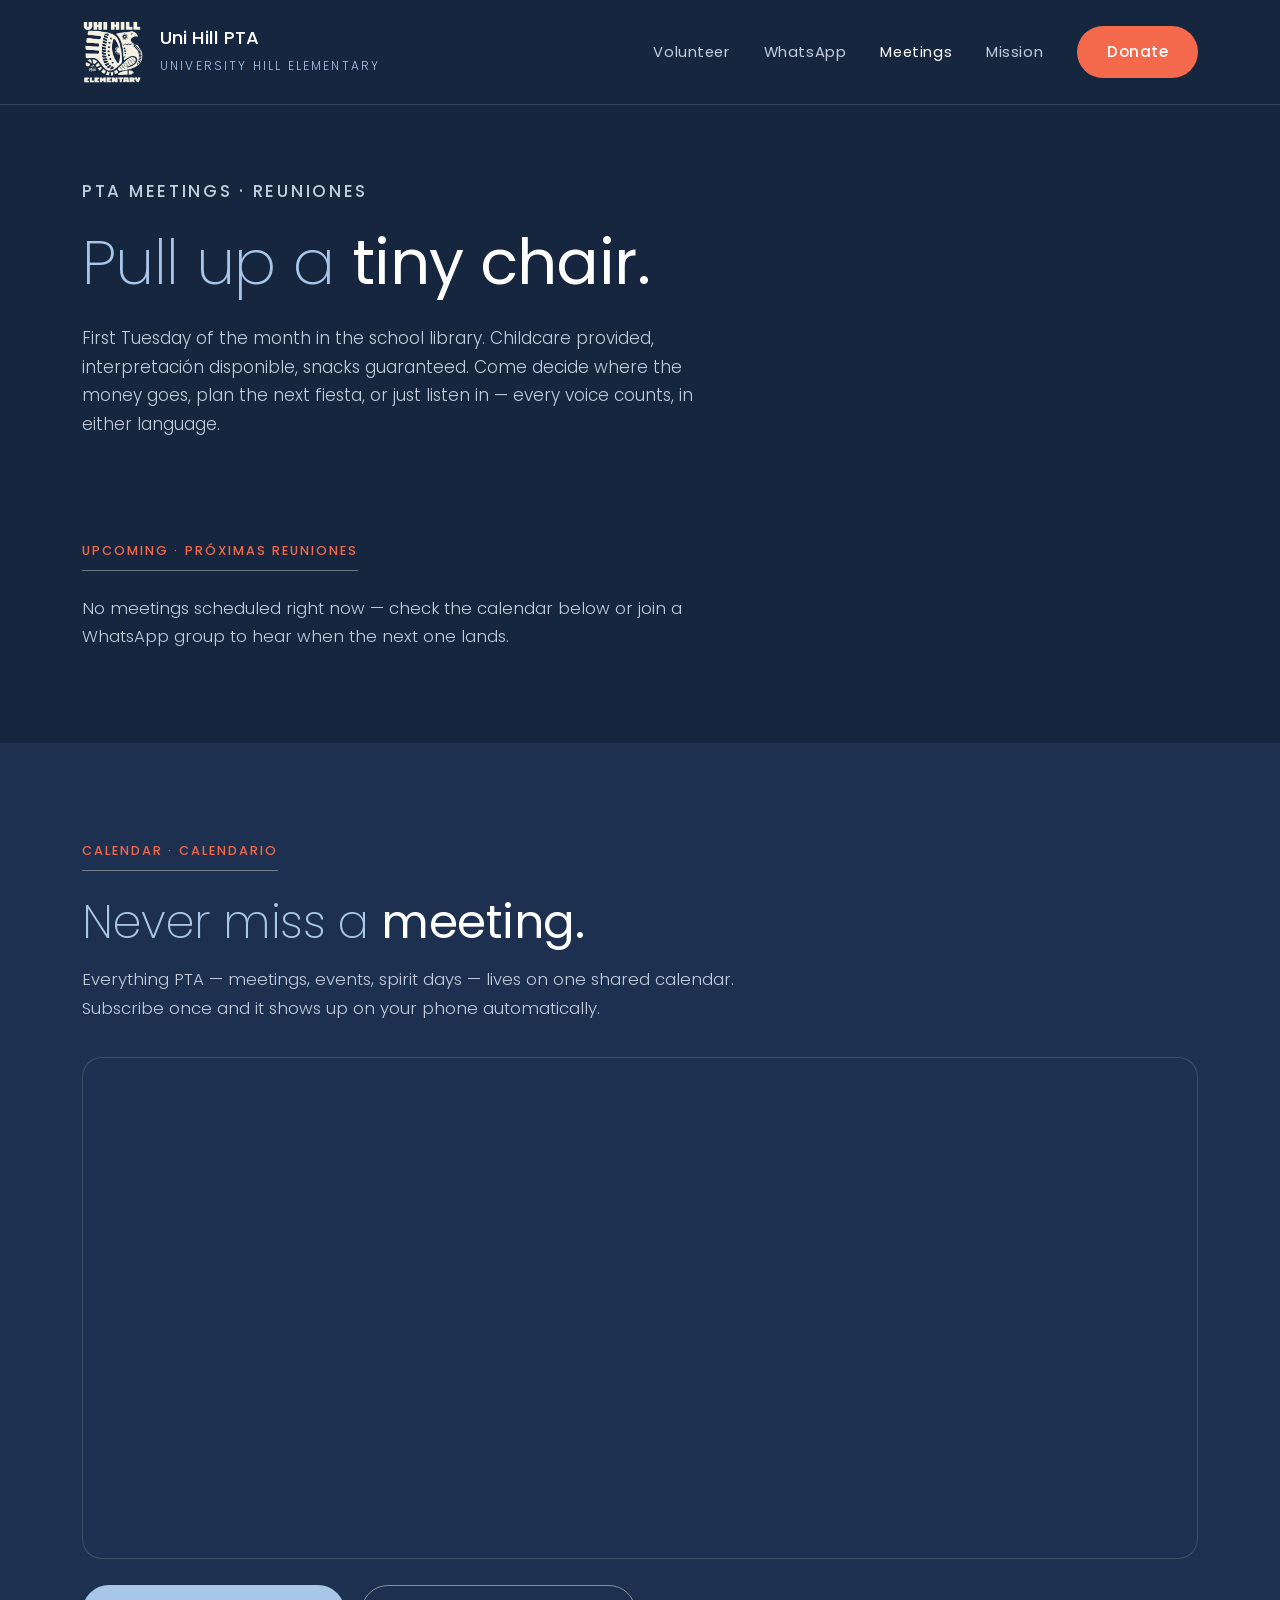
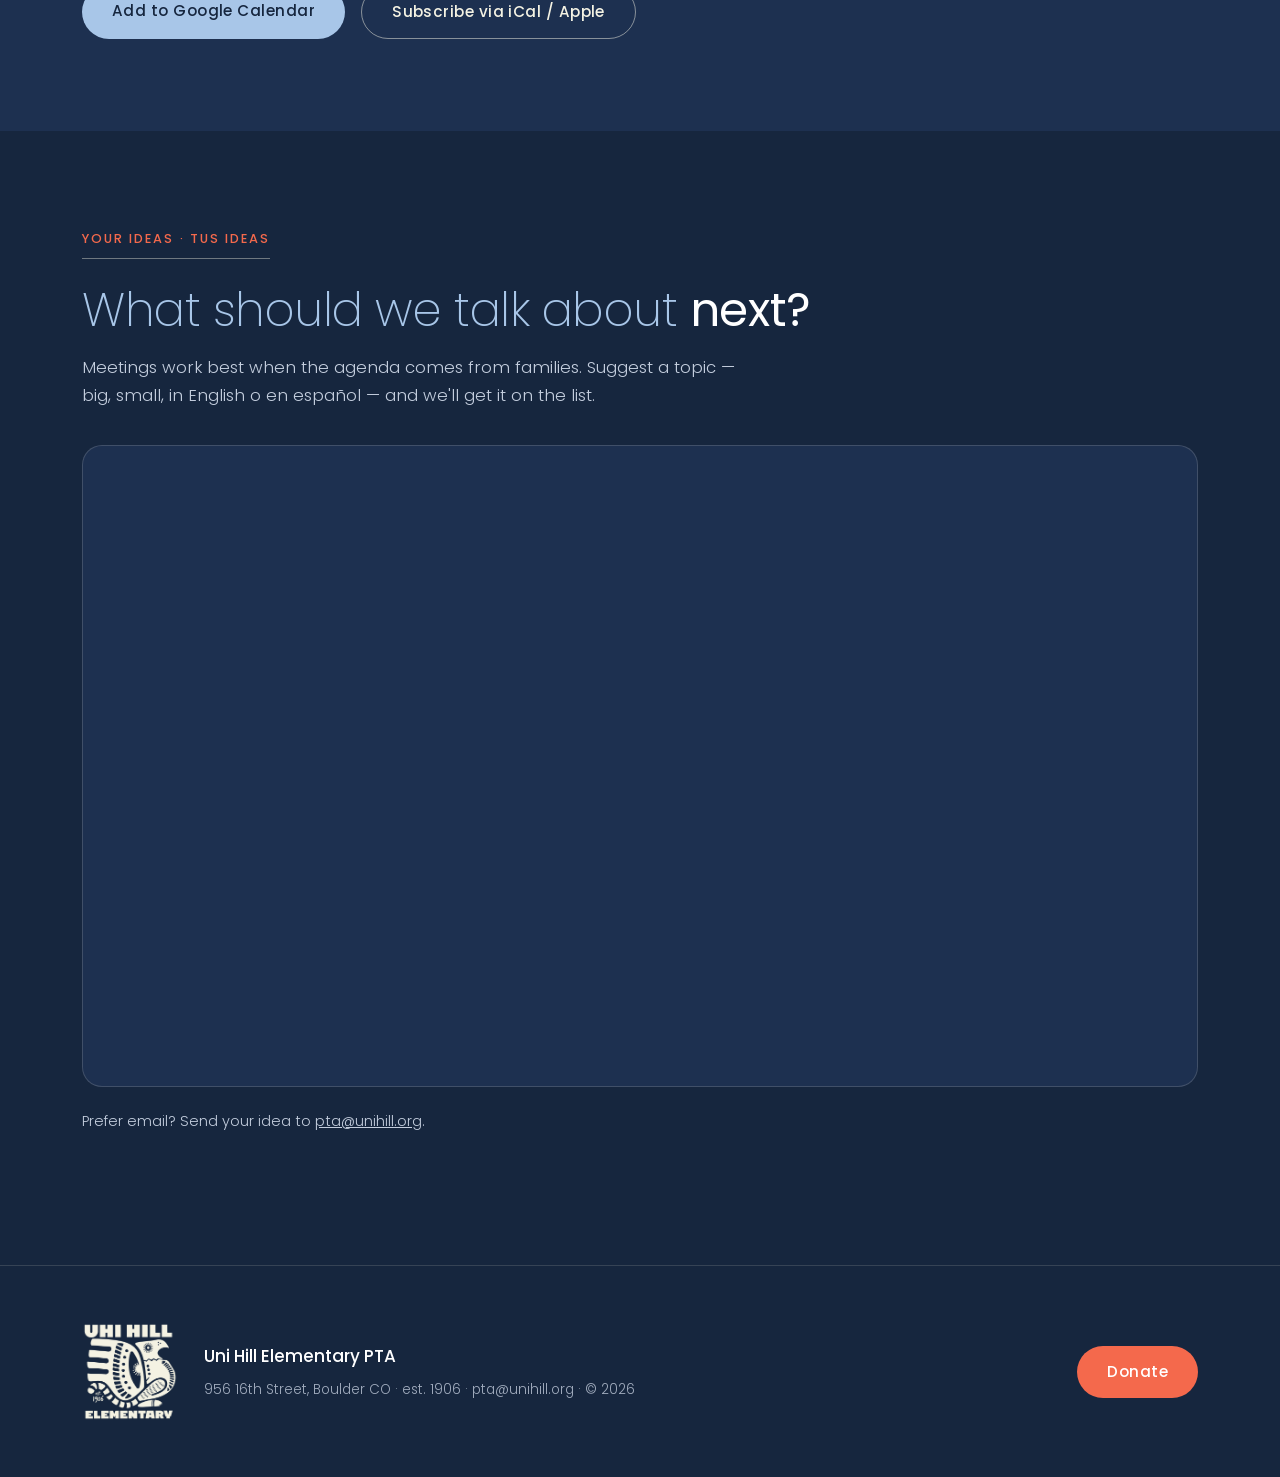
==== meetings.html @ 9a63fc4d "Build Uni Hill PTA website (Midnight theme) Static four-page site for the University Hill Elementary" ====
<!DOCTYPE html>
<html lang="en">
<head>
<meta charset="UTF-8">
<meta name="viewport" content="width=device-width, initial-scale=1.0">
<title>PTA Meetings — Uni Hill PTA</title>
<meta name="description" content="Upcoming Uni Hill PTA meetings, agendas, and the shared calendar. First Tuesday of the month — childcare provided, interpretación disponible.">
<link rel="icon" type="image/png" href="img/favicon.png">
<link rel="stylesheet" href="css/styles.css">
</head>
<body>

<header class="site-header">
  <div class="wrap">
    <a class="brand" href="index.html">
      <span class="logo-mark" aria-hidden="true"></span>
      <span>
        <span class="brand-name">Uni Hill PTA</span>
        <span class="brand-school">University Hill Elementary</span>
      </span>
    </a>
    <button class="nav-toggle" aria-expanded="false" aria-label="Menu">☰</button>
    <nav class="site-nav" aria-label="Main">
      <a href="index.html#volunteer">Volunteer</a>
      <a href="whatsapp.html">WhatsApp</a>
      <a href="meetings.html" aria-current="page">Meetings</a>
      <a href="mission.html">Mission</a>
      <!-- TODO: replace with the PTA's real donation page URL -->
      <a class="btn btn-donate" href="https://example.com/donate">Donate</a>
    </nav>
  </div>
</header>

<main>

  <section class="page-hero">
    <div class="wrap">
      <p class="kicker">PTA Meetings · Reuniones</p>
      <h1>Pull up a <strong>tiny chair.</strong></h1>
      <p>First Tuesday of the month in the school library. Childcare provided, interpretación disponible, snacks guaranteed. Come decide where the money goes, plan the next fiesta, or just listen in — every voice counts, in either language.</p>
    </div>
  </section>

  <section class="section" style="padding-top:40px">
    <div class="wrap">
      <p class="section-label">Upcoming · Próximas reuniones</p>
      <!-- Meetings are rendered from js/meetings-data.js — edit that file to update -->
      <div class="meeting-list"></div>
    </div>
  </section>

  <section class="section section-raised">
    <div class="wrap">
      <p class="section-label">Calendar · Calendario</p>
      <h2>Never miss a <strong>meeting.</strong></h2>
      <p class="lead" style="margin-bottom:34px">Everything PTA — meetings, events, spirit days — lives on one shared calendar. Subscribe once and it shows up on your phone automatically.</p>
      <div class="calendar-embed">
        <!-- TODO: replace REPLACE_ME with the PTA's Google Calendar ID (Settings → Integrate calendar) -->
        <iframe
          src="https://calendar.google.com/calendar/embed?src=REPLACE_ME%40group.calendar.google.com&ctz=America%2FDenver&bgcolor=%231d3050"
          title="Uni Hill PTA calendar"
          loading="lazy"></iframe>
      </div>
      <div class="subscribe-row">
        <!-- TODO: replace REPLACE_ME with the calendar ID in both links -->
        <a class="btn btn-primary" href="https://calendar.google.com/calendar/u/0/r?cid=REPLACE_ME%40group.calendar.google.com">Add to Google Calendar</a>
        <a class="btn btn-ghost" href="https://calendar.google.com/calendar/ical/REPLACE_ME%40group.calendar.google.com/public/basic.ics">Subscribe via iCal / Apple</a>
      </div>
    </div>
  </section>

  <section class="section">
    <div class="wrap">
      <p class="section-label">Your ideas · Tus ideas</p>
      <h2>What should we talk about <strong>next?</strong></h2>
      <p class="lead" style="margin-bottom:34px">Meetings work best when the agenda comes from families. Suggest a topic — big, small, in English o en español — and we'll get it on the list.</p>
      <div class="form-embed">
        <!-- TODO: replace with the PTA's real Google Form embed URL (Form → Send → < > icon) -->
        <iframe
          src="https://docs.google.com/forms/d/e/REPLACE_ME/viewform?embedded=true"
          title="Suggest a meeting topic"
          loading="lazy">Loading…</iframe>
      </div>
      <p class="lead" style="margin-top:22px; font-size:.9rem">Prefer email? Send your idea to <a href="mailto:pta@unihill.org">pta@unihill.org</a>.</p>
    </div>
  </section>

</main>

<footer class="site-footer">
  <div class="wrap">
    <div class="footer-brand">
      <span class="logo-mark" aria-hidden="true"></span>
      <div>
        <b>Uni Hill Elementary PTA</b>
        <small>956 16th Street, Boulder CO · est. 1906 · pta@unihill.org · © <span data-year>2026</span></small>
      </div>
    </div>
    <!-- TODO: replace with the PTA's real donation page URL -->
    <a class="btn btn-donate" href="https://example.com/donate">Donate</a>
  </div>
</footer>

<script src="js/main.js"></script>
<script src="js/meetings-data.js"></script>
</body>
</html>
---- css/styles.css ----
/* ==========================================================================
   Uni Hill PTA — site stylesheet
   Theme: "Midnight" (deep navy) based on the Uni Hill Elementary brand deck.

   Everything color-related lives in the :root design tokens below, so the
   whole site can be re-themed by editing this one block.
   ========================================================================== */

/* ---- Fonts (self-hosted, see /fonts) ------------------------------------ */
@font-face { font-family: 'Poppins'; font-style: normal; font-weight: 200; font-display: swap; src: url(../fonts/Poppins-200.woff2) format('woff2'); }
@font-face { font-family: 'Poppins'; font-style: normal; font-weight: 300; font-display: swap; src: url(../fonts/Poppins-300.woff2) format('woff2'); }
@font-face { font-family: 'Poppins'; font-style: normal; font-weight: 400; font-display: swap; src: url(../fonts/Poppins-400.woff2) format('woff2'); }
@font-face { font-family: 'Poppins'; font-style: normal; font-weight: 500; font-display: swap; src: url(../fonts/Poppins-500.woff2) format('woff2'); }
@font-face { font-family: 'Poppins'; font-style: normal; font-weight: 600; font-display: swap; src: url(../fonts/Poppins-600.woff2) format('woff2'); }

/* ---- Design tokens ------------------------------------------------------- */
:root {
  /* backgrounds, darkest to lightest */
  --ink:        #16263e;   /* page background */
  --ink-raised: #1d3050;   /* alternating sections, cards */
  --ink-accent: #26395c;   /* list rows, highlights */

  /* text */
  --cream: #f4f2e3;        /* primary text */
  --soft:  #c3cddd;        /* secondary text */
  --white: #ffffff;        /* emphasized text */

  /* brand accents (from the Uni Hill brand deck) */
  --powder: #a8c6e8;       /* headlines, primary buttons */
  --coral:  #f4694c;       /* section labels, donate buttons */
  --yellow: #fedc00;
  --pink:   #fe87e5;
  --green:  #4cd964;
  --orange: #fe9c00;
  --purple: #ab63fe;

  /* layout */
  --page-width: 1180px;
  --radius: 16px;

  /* the alebrije logo, tintable anywhere via `background-color` + this mask */
  --logo-mask: url(../img/logo-white.png);
}

/* ---- Reset & base -------------------------------------------------------- */
* { margin: 0; padding: 0; box-sizing: border-box; }

body {
  font-family: 'Poppins', ui-sans-serif, system-ui, sans-serif;
  font-weight: 300;
  font-size: 17px;
  line-height: 1.7;
  background: var(--ink);
  color: var(--cream);
}

img { max-width: 100%; display: block; }
a { color: inherit; }

.wrap { max-width: var(--page-width); margin: 0 auto; padding: 0 32px; }

/* Tinted alebrije mark. Give any element this class plus a background-color. */
.logo-mark {
  display: inline-block;
  aspect-ratio: 840 / 868;   /* intrinsic ratio of the logo artwork */
  background-color: var(--cream);
  -webkit-mask: var(--logo-mask) center / contain no-repeat;
  mask: var(--logo-mask) center / contain no-repeat;
}

/* ---- Buttons ------------------------------------------------------------- */
.btn {
  display: inline-block;
  padding: 13px 30px;
  border: 0;
  border-radius: 999px;
  font: inherit;
  font-weight: 500;
  font-size: .95rem;
  letter-spacing: .03em;
  text-decoration: none;
  cursor: pointer;
}
.btn-primary { background: var(--powder); color: var(--ink); }
.btn-donate  { background: var(--coral);  color: var(--white); }
.btn-ghost   { border: 1px solid rgba(244, 242, 227, .5); color: var(--cream); }
.btn:hover   { filter: brightness(1.08); }

/* ---- Header & navigation ------------------------------------------------- */
.site-header {
  padding: 20px 0;
  border-bottom: 1px solid rgba(244, 242, 227, .14);
}
.site-header .wrap { display: flex; align-items: center; justify-content: space-between; gap: 20px; }

.brand { display: flex; align-items: center; gap: 16px; text-decoration: none; }
.brand .logo-mark { width: 62px; }
.brand-name  { display: block; font-weight: 500; font-size: 1.15rem; color: var(--white); line-height: 1.3; }
.brand-school { font-size: .75rem; letter-spacing: .18em; text-transform: uppercase; color: var(--powder); }

.site-nav { display: flex; gap: 34px; align-items: center; font-weight: 400; font-size: .92rem; letter-spacing: .04em; }
.site-nav a { text-decoration: none; color: var(--soft); }
.site-nav a:hover, .site-nav a[aria-current="page"] { color: var(--white); }
.site-nav .btn { color: var(--white); }

/* Mobile navigation toggle (hidden on desktop) */
.nav-toggle {
  display: none;
  background: none;
  border: 1px solid rgba(244, 242, 227, .4);
  border-radius: 8px;
  color: var(--cream);
  font-size: 1.4rem;
  line-height: 1;
  padding: 6px 12px;
  cursor: pointer;
}

/* ---- Papel picado divider (SVG element in the HTML) ----------------------- */
.picado { display: block; width: 100%; height: 34px; }

/* ---- Sections ------------------------------------------------------------ */
.section { padding: 92px 0; }
.section-raised { background: var(--ink-raised); }

.section-label {
  display: inline-block;
  color: var(--coral);
  font-weight: 500;
  font-size: .8rem;
  letter-spacing: .16em;
  text-transform: uppercase;
  border-bottom: 1px solid rgba(244, 242, 227, .4);
  padding-bottom: 8px;
  margin-bottom: 24px;
}

h1, h2 { font-weight: 200; color: var(--powder); letter-spacing: -.01em; }
h1 { font-size: 3.9rem; line-height: 1.12; margin-bottom: 26px; }
h2 { font-size: 2.9rem; line-height: 1.15; margin-bottom: 18px; }
h1 strong, h2 strong { font-weight: 400; color: var(--white); }

.lead { color: var(--soft); max-width: 40em; font-size: 1.04rem; }

/* ---- Hero ---------------------------------------------------------------- */
.hero { padding: 88px 0 84px; }
.hero .wrap {
  display: grid;
  grid-template-columns: 1.1fr .9fr;
  gap: 70px;
  align-items: center;
}
.kicker {
  color: var(--coral);
  font-weight: 500;
  font-size: .8rem;
  letter-spacing: .16em;
  text-transform: uppercase;
  margin-bottom: 22px;
}
.hero p { max-width: 32em; color: var(--soft); margin-bottom: 36px; font-size: 1.06rem; }
.cta-row { display: flex; gap: 16px; flex-wrap: wrap; align-items: center; }
.hero-logo { display: flex; justify-content: center; }
.hero-logo .logo-mark { width: min(420px, 100%); }

/* Smaller hero used on inner pages */
.page-hero { padding: 72px 0 56px; }
.page-hero p { max-width: 38em; color: var(--soft); font-size: 1.06rem; }

/* ---- Arched photo band --------------------------------------------------- */
.photo-arcade { padding: 70px 0 0; }
.photo-arcade .row {
  display: grid;
  grid-template-columns: repeat(4, 1fr);
  gap: 22px;
  align-items: end;
}
.photo-arcade img {
  width: 100%;
  aspect-ratio: .78;
  object-fit: cover;
  border-radius: 999px 999px 14px 14px;  /* the arch */
}
.photo-arcade figcaption {
  text-align: center;
  color: var(--soft);
  font-size: .85rem;
  letter-spacing: .04em;
  margin-top: 26px;
}

/* ---- Volunteer section --------------------------------------------------- */
.volunteer .wrap {
  display: grid;
  grid-template-columns: .9fr 1.1fr;
  gap: 70px;
  align-items: start;
}

.stats { display: flex; gap: 54px; margin-top: 42px; flex-wrap: wrap; }
.stat-number { font-weight: 200; font-size: 3rem; color: var(--white); line-height: 1.1; }
.stat-number em { font-style: normal; color: var(--coral); }
.stat-caption { font-size: .85rem; color: var(--soft); max-width: 12em; }

.opportunity-list { display: grid; gap: 2px; margin-top: 10px; }
.opportunity {
  display: flex;
  gap: 22px;
  align-items: center;
  padding: 24px 26px;
  background: var(--ink-accent);
  text-decoration: none;
}
.opportunity:first-child { border-radius: var(--radius) var(--radius) 0 0; }
.opportunity:last-child  { border-radius: 0 0 var(--radius) var(--radius); }
.opportunity:hover { background: #2d4368; }
.opportunity .logo-mark { width: 56px; flex: none; }
.opportunity h3 { font-weight: 500; color: var(--white); font-size: 1.08rem; }
.opportunity p { font-size: .9rem; color: var(--soft); }
.opportunity .arrow { margin-left: auto; color: var(--powder); font-size: 1.4rem; }

/* ---- Donate section ------------------------------------------------------ */
.donate .wrap {
  display: grid;
  grid-template-columns: 1fr 1fr;
  gap: 76px;
  align-items: center;
}
.donate-photos {
  display: grid;
  grid-template-columns: 1fr 1fr;
  gap: 22px;
  align-items: end;
}
.donate-photos img {
  width: 100%;
  aspect-ratio: .8;
  object-fit: cover;
  border-radius: 999px 999px 14px 14px;  /* arch */
}

.pill {
  display: inline-block;
  background: var(--yellow);
  color: var(--ink);
  font-weight: 600;
  font-size: .85rem;
  padding: 10px 20px;
  border-radius: 999px;
  margin-bottom: 26px;
}

.funding-rows { display: grid; gap: 18px; margin: 6px 0 30px; }
.funding-row {
  display: grid;
  grid-template-columns: 11em 1fr 3.5em;
  gap: 18px;
  align-items: center;
  font-size: .92rem;
}
.funding-row .track {
  height: 8px;
  background: rgba(244, 242, 227, .12);
  border-radius: 99px;
  overflow: hidden;
}
.funding-row .fill { display: block; height: 100%; border-radius: 99px; }
.funding-row .amount { color: var(--soft); text-align: right; font-style: normal; }
/* set each bar's width inline in the HTML: <span class="fill" style="width:45%"> */
.fill-classrooms { background: var(--powder); }
.fill-trips      { background: var(--coral); }
.fill-events     { background: var(--yellow); }

/* ---- Teaser cards (home page WhatsApp / Meetings) ------------------------- */
.teaser-grid { display: grid; grid-template-columns: 1fr 1fr; gap: 26px; }
.teaser {
  position: relative;
  overflow: hidden;
  border: 1px solid rgba(244, 242, 227, .16);
  border-radius: 20px;
  padding: 44px;
  background: var(--ink-raised);
}
.teaser h2 { font-size: 1.8rem; margin-bottom: 10px; }
.teaser p { color: var(--soft); margin-bottom: 26px; font-size: .98rem; }
.teaser .watermark {
  position: absolute;
  right: -34px;
  bottom: -44px;
  width: 190px;
  opacity: .16;
}

/* ---- WhatsApp page ------------------------------------------------------- */
.whatsapp-layout {
  display: grid;
  grid-template-columns: 1.1fr .9fr;
  gap: 70px;
  align-items: start;
}

.group-list { display: grid; gap: 14px; }
.group-link {
  display: flex;
  align-items: center;
  gap: 18px;
  padding: 18px 24px;
  background: var(--ink-raised);
  border: 1px solid rgba(244, 242, 227, .14);
  border-radius: var(--radius);
  text-decoration: none;
}
.group-link:hover { background: var(--ink-accent); }
.group-link .logo-mark { width: 40px; flex: none; }
.group-link h3 { font-weight: 500; font-size: 1rem; color: var(--white); }
.group-link p { font-size: .85rem; color: var(--soft); }
.group-link .arrow { margin-left: auto; color: var(--powder); font-size: 1.3rem; }

/* WhatsApp-style chat preview (pure HTML, easy to edit) */
.chat-preview {
  background: var(--ink-raised);
  border: 1px solid rgba(244, 242, 227, .16);
  border-radius: 20px;
  padding: 26px;
}
.chat-title {
  display: flex;
  align-items: center;
  gap: 12px;
  font-weight: 500;
  color: var(--white);
  font-size: .95rem;
  padding-bottom: 16px;
  margin-bottom: 18px;
  border-bottom: 1px solid rgba(244, 242, 227, .14);
}
.chat-title .logo-mark { width: 34px; background-color: var(--green); }
.chat-title small { display: block; font-weight: 300; color: var(--soft); font-size: .78rem; }
.bubble {
  max-width: 85%;
  padding: 10px 16px;
  border-radius: 14px;
  font-size: .88rem;
  margin-bottom: 10px;
  line-height: 1.55;
}
.bubble strong { display: block; font-weight: 600; font-size: .78rem; }
.bubble time { display: block; text-align: right; font-size: .68rem; opacity: .6; }
.bubble-them { background: var(--ink-accent); border-top-left-radius: 4px; }
.bubble-them strong { color: var(--pink); }
.bubble-them:nth-of-type(odd) strong { color: var(--yellow); }
.bubble-me {
  background: #235c3f;
  color: #eaf6ec;
  margin-left: auto;
  border-top-right-radius: 4px;
}

/* ---- Meetings page ------------------------------------------------------- */
.meeting-list { display: grid; gap: 22px; }
.meeting {
  display: grid;
  grid-template-columns: 110px 1fr;
  gap: 28px;
  background: var(--ink-raised);
  border: 1px solid rgba(244, 242, 227, .14);
  border-radius: 20px;
  padding: 30px 34px;
}
.meeting-date {
  text-align: center;
  align-self: start;
  background: var(--ink-accent);
  border-radius: 14px;
  padding: 14px 10px;
}
.meeting-date .month { font-size: .8rem; letter-spacing: .12em; text-transform: uppercase; color: var(--coral); font-weight: 500; }
.meeting-date .day { font-size: 2.1rem; font-weight: 400; color: var(--white); line-height: 1.15; }
.meeting h3 { font-weight: 500; color: var(--white); font-size: 1.15rem; margin-bottom: 4px; }
.meeting .when { font-size: .88rem; color: var(--powder); margin-bottom: 12px; }
.meeting h4 { font-weight: 500; font-size: .85rem; letter-spacing: .1em; text-transform: uppercase; color: var(--coral); margin: 14px 0 6px; }
.meeting ul { list-style: none; }
.meeting li { padding-left: 20px; position: relative; font-size: .95rem; color: var(--soft); }
.meeting li::before { content: "•"; position: absolute; left: 4px; color: var(--yellow); }

.calendar-embed {
  border: 1px solid rgba(244, 242, 227, .16);
  border-radius: 20px;
  overflow: hidden;
  background: var(--ink-raised);
}
.calendar-embed iframe { display: block; width: 100%; height: 500px; border: 0; }

.subscribe-row { display: flex; gap: 16px; flex-wrap: wrap; margin-top: 26px; }

.form-embed {
  border: 1px solid rgba(244, 242, 227, .16);
  border-radius: 20px;
  overflow: hidden;
  background: var(--ink-raised);
}
.form-embed iframe { display: block; width: 100%; height: 640px; border: 0; }

/* ---- Mission page -------------------------------------------------------- */
.mission-statement {
  font-weight: 200;
  font-size: 2.2rem;
  line-height: 1.4;
  color: var(--cream);
  max-width: 26em;
}
.mission-statement strong { font-weight: 400; color: var(--powder); }

.pillar-grid {
  display: grid;
  grid-template-columns: repeat(4, 1fr);
  gap: 26px;
  margin-top: 50px;
}
.pillar { background: var(--ink-raised); border: 1px solid rgba(244,242,227,.14); border-radius: 20px; padding: 30px 26px; }
.pillar .logo-mark { width: 52px; margin-bottom: 18px; }
.pillar h3 { font-weight: 500; color: var(--white); font-size: 1.1rem; margin-bottom: 8px; }
.pillar p { font-size: .9rem; color: var(--soft); }

.photo-grid { display: grid; grid-template-columns: repeat(3, 1fr); gap: 22px; }
.photo-grid img {
  width: 100%;
  aspect-ratio: 1;
  object-fit: cover;
  border-radius: var(--radius);
}
.photo-grid img.arch { border-radius: 999px 999px 14px 14px; }

/* ---- Footer -------------------------------------------------------------- */
.site-footer {
  border-top: 1px solid rgba(244, 242, 227, .14);
  padding: 56px 0;
  margin-top: 40px;
}
.site-footer .wrap { display: flex; justify-content: space-between; align-items: center; flex-wrap: wrap; gap: 30px; }
.footer-brand { display: flex; align-items: center; gap: 26px; }
.footer-brand .logo-mark { width: 96px; }
.footer-brand b { font-weight: 500; color: var(--white); }
.footer-brand small { display: block; color: var(--soft); opacity: .8; font-size: .85rem; margin-top: 8px; }

/* ---- Responsive ---------------------------------------------------------- */
@media (max-width: 960px) {
  h1 { font-size: 2.8rem; }
  h2 { font-size: 2.2rem; }

  .hero .wrap,
  .volunteer .wrap,
  .donate .wrap,
  .whatsapp-layout { grid-template-columns: 1fr; gap: 44px; }

  .hero-logo .logo-mark { width: min(300px, 70%); }
  .photo-arcade .row { grid-template-columns: repeat(2, 1fr); }
  .teaser-grid { grid-template-columns: 1fr; }
  .pillar-grid { grid-template-columns: repeat(2, 1fr); }
  .photo-grid { grid-template-columns: repeat(2, 1fr); }

  /* collapse nav behind the toggle button */
  .nav-toggle { display: block; }
  .site-nav {
    display: none;
    position: absolute;
    top: 90px;
    left: 0;
    right: 0;
    z-index: 10;
    flex-direction: column;
    gap: 22px;
    background: var(--ink-raised);
    border-bottom: 1px solid rgba(244, 242, 227, .14);
    padding: 30px 32px;
  }
  .site-nav.open { display: flex; }
  .site-header { position: relative; }
}

@media (max-width: 560px) {
  body { font-size: 16px; }
  .section { padding: 64px 0; }
  .wrap { padding: 0 22px; }
  .funding-row { grid-template-columns: 1fr 3.5em; }
  .funding-row .track { grid-column: 1 / -1; order: 2; }
  .meeting { grid-template-columns: 1fr; }
  .meeting-date { justify-self: start; padding: 10px 18px; }
  .stats { gap: 34px; }
}
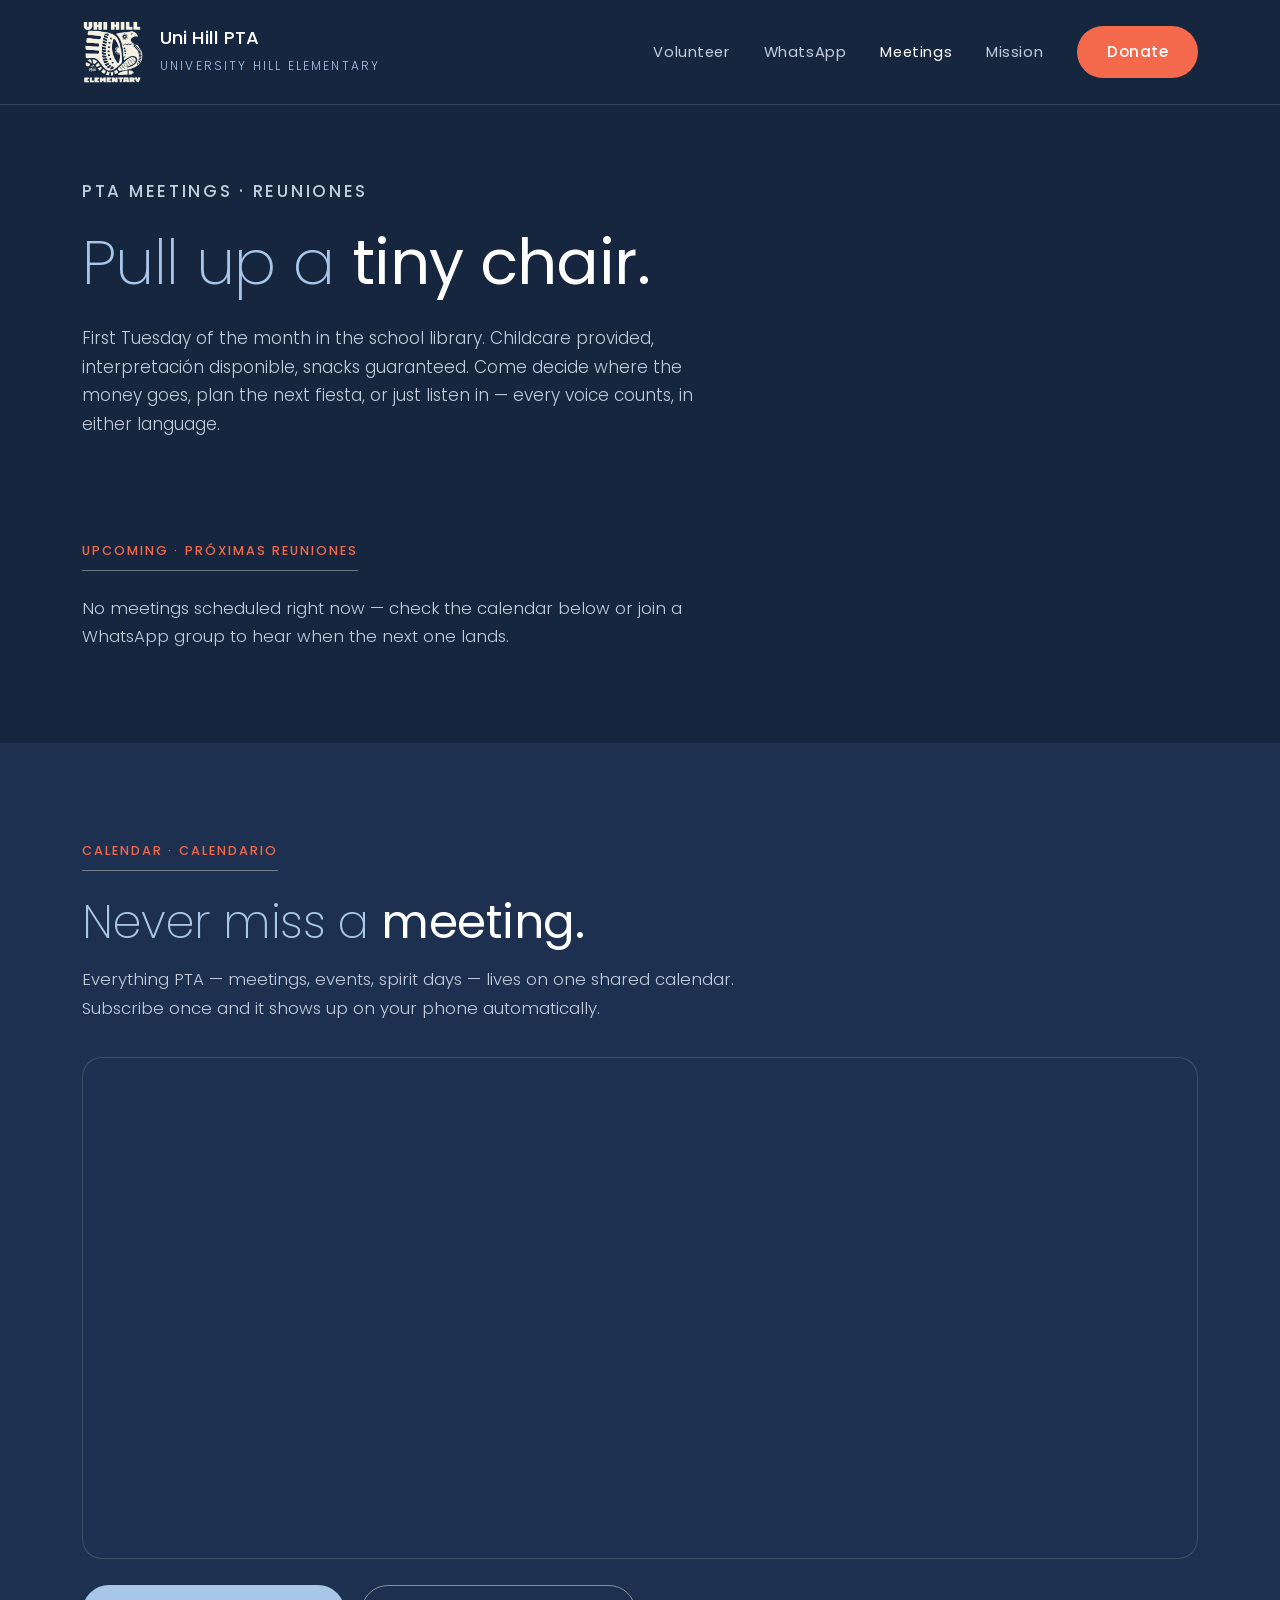
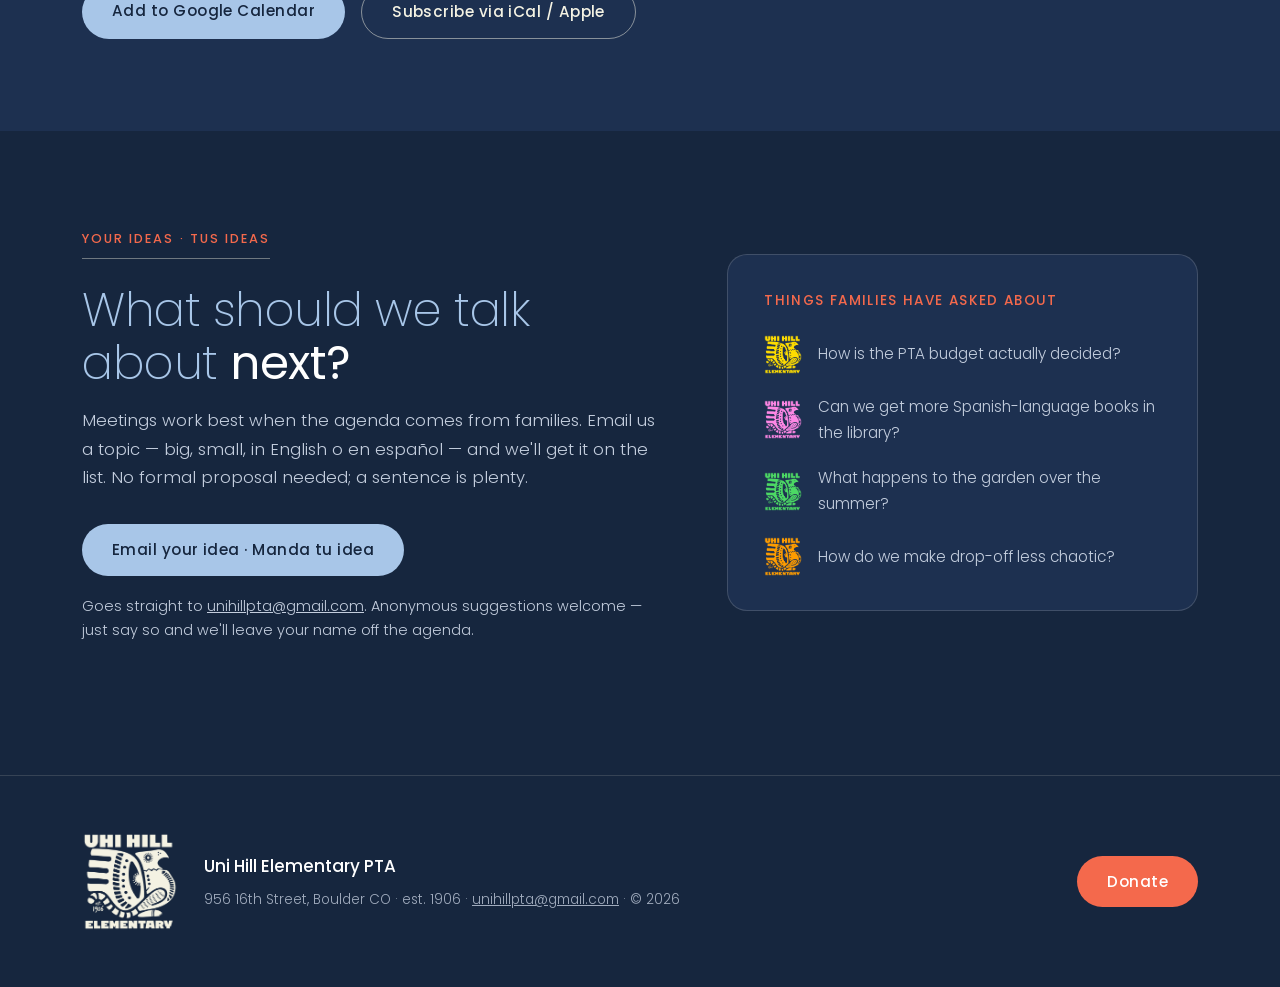
==== commit fff3c617: "Point all contact links at unihillpta@gmail.com; replace topic form with email Every mailto now carr" ====
--- a/meetings.html
+++ b/meetings.html
@@ -25,8 +25,7 @@
       <a href="whatsapp.html">WhatsApp</a>
       <a href="meetings.html" aria-current="page">Meetings</a>
       <a href="mission.html">Mission</a>
-      <!-- TODO: replace with the PTA's real donation page URL -->
-      <a class="btn btn-donate" href="https://example.com/donate">Donate</a>
+      <a class="btn btn-donate" href="https://www.coloradogives.org/organization/UniHillPTA">Donate</a>
     </nav>
   </div>
 </header>
@@ -55,33 +54,38 @@
       <h2>Never miss a <strong>meeting.</strong></h2>
       <p class="lead" style="margin-bottom:34px">Everything PTA — meetings, events, spirit days — lives on one shared calendar. Subscribe once and it shows up on your phone automatically.</p>
       <div class="calendar-embed">
-        <!-- TODO: replace REPLACE_ME with the PTA's Google Calendar ID (Settings → Integrate calendar) -->
         <iframe
-          src="https://calendar.google.com/calendar/embed?src=REPLACE_ME%40group.calendar.google.com&ctz=America%2FDenver&bgcolor=%231d3050"
+          src="https://calendar.google.com/calendar/embed?src=unihillpta%40gmail.com&ctz=America%2FDenver&bgcolor=%231d3050"
           title="Uni Hill PTA calendar"
           loading="lazy"></iframe>
       </div>
       <div class="subscribe-row">
-        <!-- TODO: replace REPLACE_ME with the calendar ID in both links -->
-        <a class="btn btn-primary" href="https://calendar.google.com/calendar/u/0/r?cid=REPLACE_ME%40group.calendar.google.com">Add to Google Calendar</a>
-        <a class="btn btn-ghost" href="https://calendar.google.com/calendar/ical/REPLACE_ME%40group.calendar.google.com/public/basic.ics">Subscribe via iCal / Apple</a>
+        <a class="btn btn-primary" href="https://calendar.google.com/calendar/u/0/r?cid=unihillpta%40gmail.com">Add to Google Calendar</a>
+        <a class="btn btn-ghost" href="https://calendar.google.com/calendar/ical/unihillpta%40gmail.com/public/basic.ics">Subscribe via iCal / Apple</a>
       </div>
     </div>
   </section>
 
-  <section class="section">
+  <section class="section suggest">
     <div class="wrap">
-      <p class="section-label">Your ideas · Tus ideas</p>
-      <h2>What should we talk about <strong>next?</strong></h2>
-      <p class="lead" style="margin-bottom:34px">Meetings work best when the agenda comes from families. Suggest a topic — big, small, in English o en español — and we'll get it on the list.</p>
-      <div class="form-embed">
-        <!-- TODO: replace with the PTA's real Google Form embed URL (Form → Send → < > icon) -->
-        <iframe
-          src="https://docs.google.com/forms/d/e/REPLACE_ME/viewform?embedded=true"
-          title="Suggest a meeting topic"
-          loading="lazy">Loading…</iframe>
+      <div>
+        <p class="section-label">Your ideas · Tus ideas</p>
+        <h2>What should we talk about <strong>next?</strong></h2>
+        <p class="lead">Meetings work best when the agenda comes from families. Email us a topic — big, small, in English o en español — and we'll get it on the list. No formal proposal needed; a sentence is plenty.</p>
+        <p style="margin:32px 0 18px">
+          <a class="btn btn-primary" href="mailto:unihillpta@gmail.com?subject=Meeting%20topic%20suggestion">Email your idea · Manda tu idea</a>
+        </p>
+        <p class="lead" style="font-size:.9rem">Goes straight to <a href="mailto:unihillpta@gmail.com?subject=Meeting%20topic%20suggestion">unihillpta@gmail.com</a>. Anonymous suggestions welcome — just say so and we'll leave your name off the agenda.</p>
       </div>
-      <p class="lead" style="margin-top:22px; font-size:.9rem">Prefer email? Send your idea to <a href="mailto:pta@unihill.org">pta@unihill.org</a>.</p>
+      <div class="idea-card">
+        <h3>Things families have asked about</h3>
+        <ul>
+          <li><span class="logo-mark" style="background-color: var(--yellow)" aria-hidden="true"></span>How is the PTA budget actually decided?</li>
+          <li><span class="logo-mark" style="background-color: var(--pink)" aria-hidden="true"></span>Can we get more Spanish-language books in the library?</li>
+          <li><span class="logo-mark" style="background-color: var(--green)" aria-hidden="true"></span>What happens to the garden over the summer?</li>
+          <li><span class="logo-mark" style="background-color: var(--orange)" aria-hidden="true"></span>How do we make drop-off less chaotic?</li>
+        </ul>
+      </div>
     </div>
   </section>
 
@@ -93,11 +97,10 @@
       <span class="logo-mark" aria-hidden="true"></span>
       <div>
         <b>Uni Hill Elementary PTA</b>
-        <small>956 16th Street, Boulder CO · est. 1906 · pta@unihill.org · © <span data-year>2026</span></small>
+        <small>956 16th Street, Boulder CO · est. 1906 · <a href="mailto:unihillpta@gmail.com?subject=Question%20for%20the%20Uni%20Hill%20PTA">unihillpta@gmail.com</a> · © <span data-year>2026</span></small>
       </div>
     </div>
-    <!-- TODO: replace with the PTA's real donation page URL -->
-    <a class="btn btn-donate" href="https://example.com/donate">Donate</a>
+    <a class="btn btn-donate" href="https://www.coloradogives.org/organization/UniHillPTA">Donate</a>
   </div>
 </footer>
 
--- a/css/styles.css
+++ b/css/styles.css
@@ -393,13 +393,36 @@
 
 .subscribe-row { display: flex; gap: 16px; flex-wrap: wrap; margin-top: 26px; }
 
-.form-embed {
+/* Suggest-a-topic: text on the left, example topics card on the right */
+.suggest .wrap {
+  display: grid;
+  grid-template-columns: 1.1fr .9fr;
+  gap: 70px;
+  align-items: center;
+}
+.idea-card {
+  background: var(--ink-raised);
   border: 1px solid rgba(244, 242, 227, .16);
   border-radius: 20px;
-  overflow: hidden;
-  background: var(--ink-raised);
-}
-.form-embed iframe { display: block; width: 100%; height: 640px; border: 0; }
+  padding: 34px 36px;
+}
+.idea-card h3 {
+  font-weight: 500;
+  font-size: .85rem;
+  letter-spacing: .1em;
+  text-transform: uppercase;
+  color: var(--coral);
+  margin-bottom: 22px;
+}
+.idea-card ul { list-style: none; display: grid; gap: 20px; }
+.idea-card li {
+  display: flex;
+  align-items: center;
+  gap: 16px;
+  font-size: .95rem;
+  color: var(--soft);
+}
+.idea-card .logo-mark { width: 38px; flex: none; }
 
 /* ---- Mission page -------------------------------------------------------- */
 .mission-statement {
@@ -451,6 +474,7 @@
   .hero .wrap,
   .volunteer .wrap,
   .donate .wrap,
+  .suggest .wrap,
   .whatsapp-layout { grid-template-columns: 1fr; gap: 44px; }
 
   .hero-logo .logo-mark { width: min(300px, 70%); }
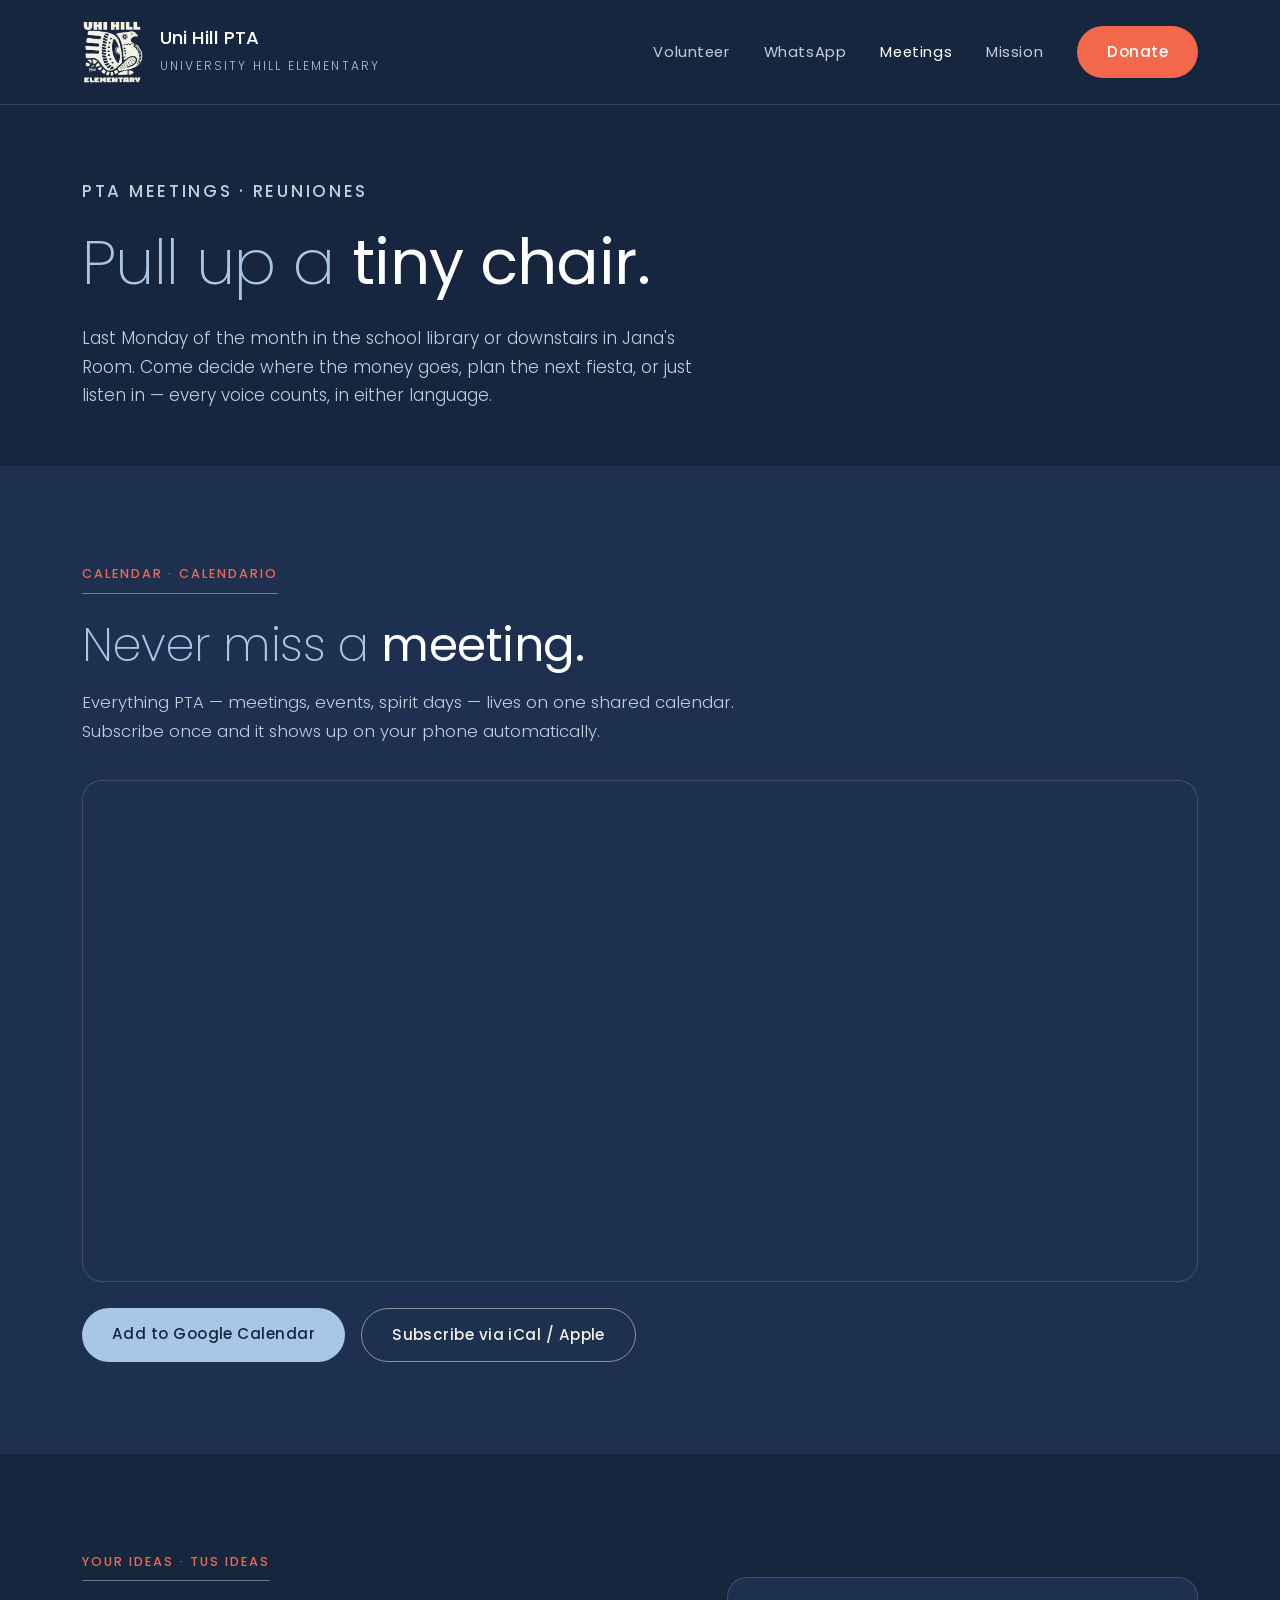
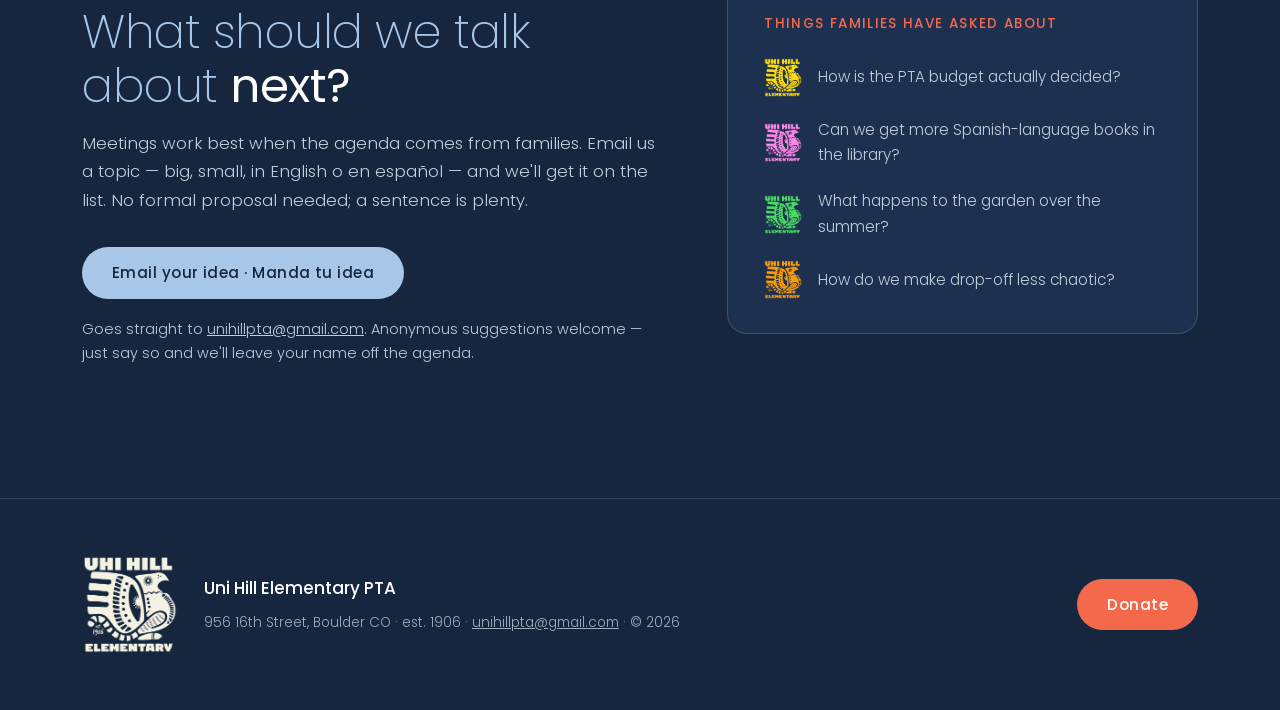
==== commit 45e53c7b: "Update meeting time/place, drop the upcoming-meetings list Meetings are now the last Monday of the m" ====
--- a/meetings.html
+++ b/meetings.html
@@ -4,7 +4,7 @@
 <meta charset="UTF-8">
 <meta name="viewport" content="width=device-width, initial-scale=1.0">
 <title>PTA Meetings — Uni Hill PTA</title>
-<meta name="description" content="Upcoming Uni Hill PTA meetings, agendas, and the shared calendar. First Tuesday of the month — childcare provided, interpretación disponible.">
+<meta name="description" content="Uni Hill PTA meetings and the shared calendar. Last Monday of the month in the school library or downstairs in Jana's Room.">
 <link rel="icon" type="image/png" href="img/favicon.png">
 <link rel="stylesheet" href="css/styles.css">
 </head>
@@ -36,15 +36,7 @@
     <div class="wrap">
       <p class="kicker">PTA Meetings · Reuniones</p>
       <h1>Pull up a <strong>tiny chair.</strong></h1>
-      <p>First Tuesday of the month in the school library. Childcare provided, interpretación disponible, snacks guaranteed. Come decide where the money goes, plan the next fiesta, or just listen in — every voice counts, in either language.</p>
-    </div>
-  </section>
-
-  <section class="section" style="padding-top:40px">
-    <div class="wrap">
-      <p class="section-label">Upcoming · Próximas reuniones</p>
-      <!-- Meetings are rendered from js/meetings-data.js — edit that file to update -->
-      <div class="meeting-list"></div>
+      <p>Last Monday of the month in the school library or downstairs in Jana's Room. Come decide where the money goes, plan the next fiesta, or just listen in — every voice counts, in either language.</p>
     </div>
   </section>
 
@@ -105,6 +97,5 @@
 </footer>
 
 <script src="js/main.js"></script>
-<script src="js/meetings-data.js"></script>
 </body>
 </html>
--- a/css/styles.css
+++ b/css/styles.css
@@ -357,32 +357,6 @@
 }
 
 /* ---- Meetings page ------------------------------------------------------- */
-.meeting-list { display: grid; gap: 22px; }
-.meeting {
-  display: grid;
-  grid-template-columns: 110px 1fr;
-  gap: 28px;
-  background: var(--ink-raised);
-  border: 1px solid rgba(244, 242, 227, .14);
-  border-radius: 20px;
-  padding: 30px 34px;
-}
-.meeting-date {
-  text-align: center;
-  align-self: start;
-  background: var(--ink-accent);
-  border-radius: 14px;
-  padding: 14px 10px;
-}
-.meeting-date .month { font-size: .8rem; letter-spacing: .12em; text-transform: uppercase; color: var(--coral); font-weight: 500; }
-.meeting-date .day { font-size: 2.1rem; font-weight: 400; color: var(--white); line-height: 1.15; }
-.meeting h3 { font-weight: 500; color: var(--white); font-size: 1.15rem; margin-bottom: 4px; }
-.meeting .when { font-size: .88rem; color: var(--powder); margin-bottom: 12px; }
-.meeting h4 { font-weight: 500; font-size: .85rem; letter-spacing: .1em; text-transform: uppercase; color: var(--coral); margin: 14px 0 6px; }
-.meeting ul { list-style: none; }
-.meeting li { padding-left: 20px; position: relative; font-size: .95rem; color: var(--soft); }
-.meeting li::before { content: "•"; position: absolute; left: 4px; color: var(--yellow); }
-
 .calendar-embed {
   border: 1px solid rgba(244, 242, 227, .16);
   border-radius: 20px;
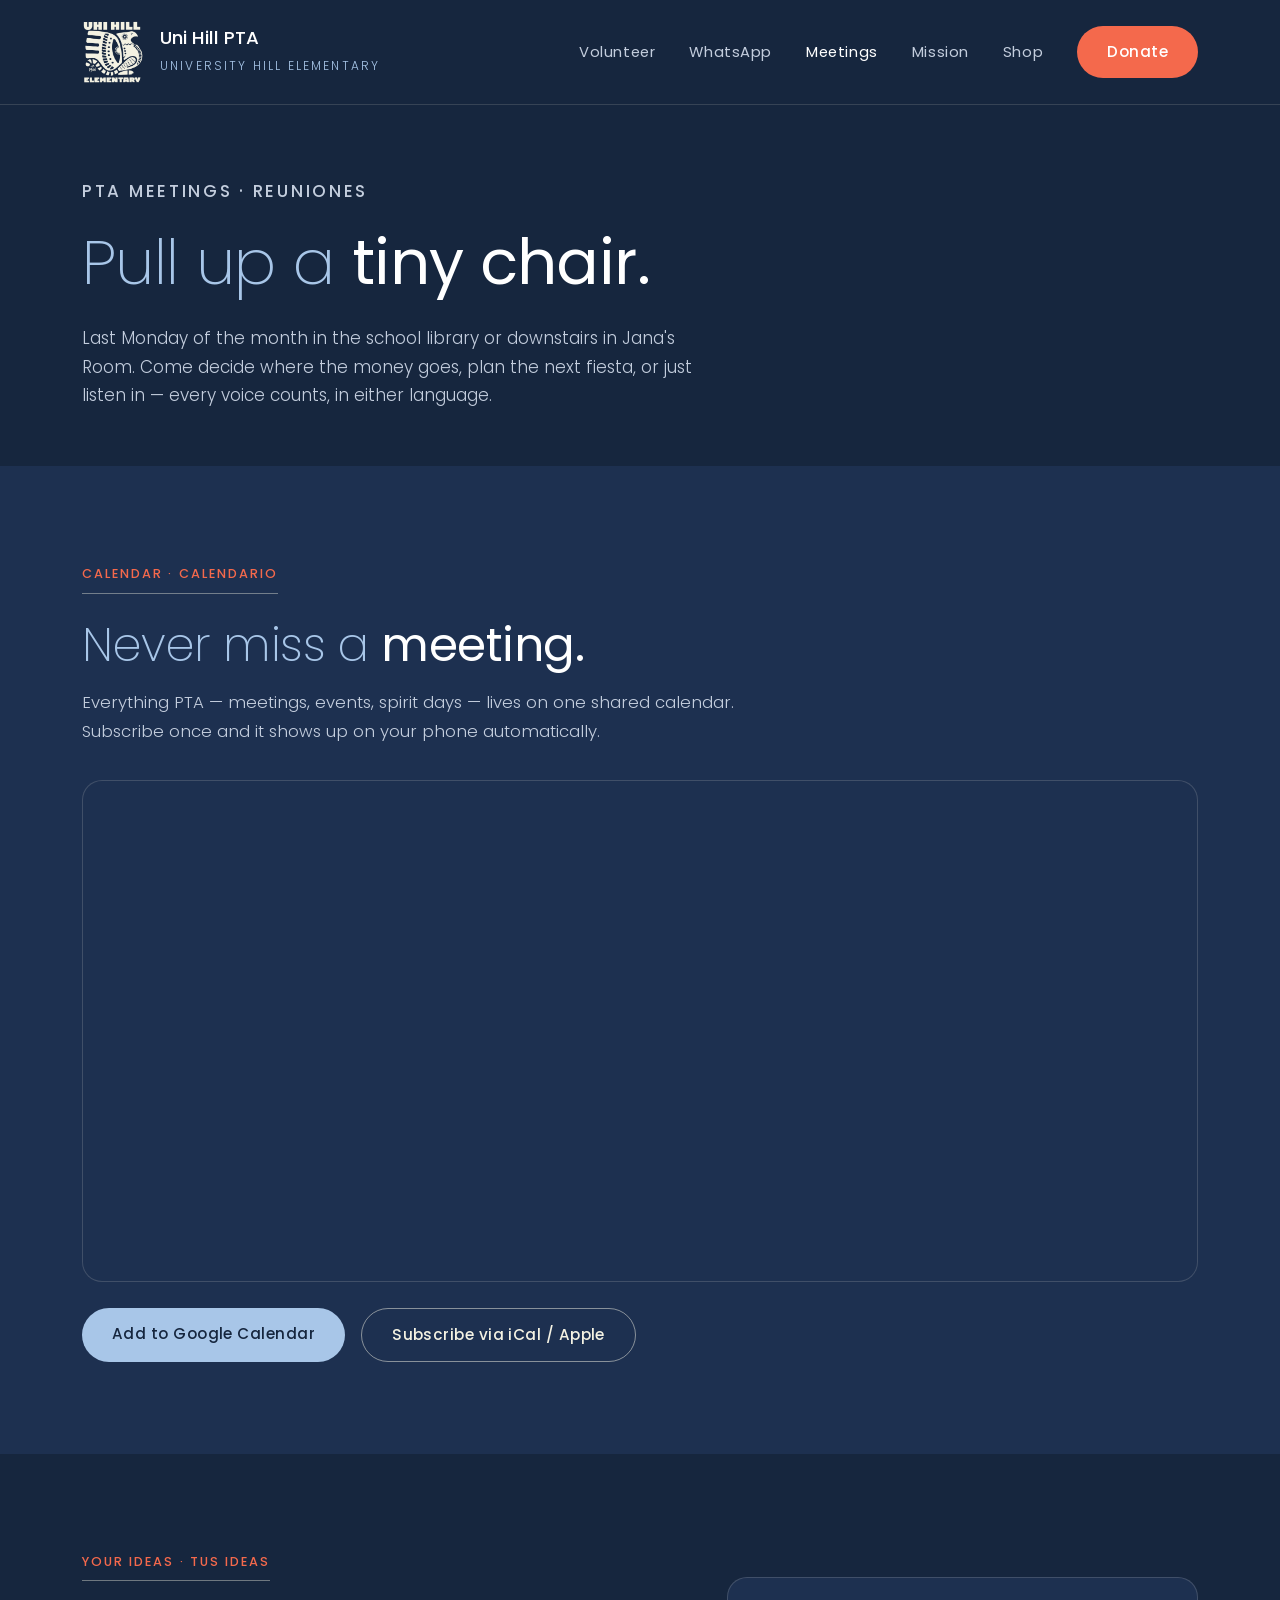
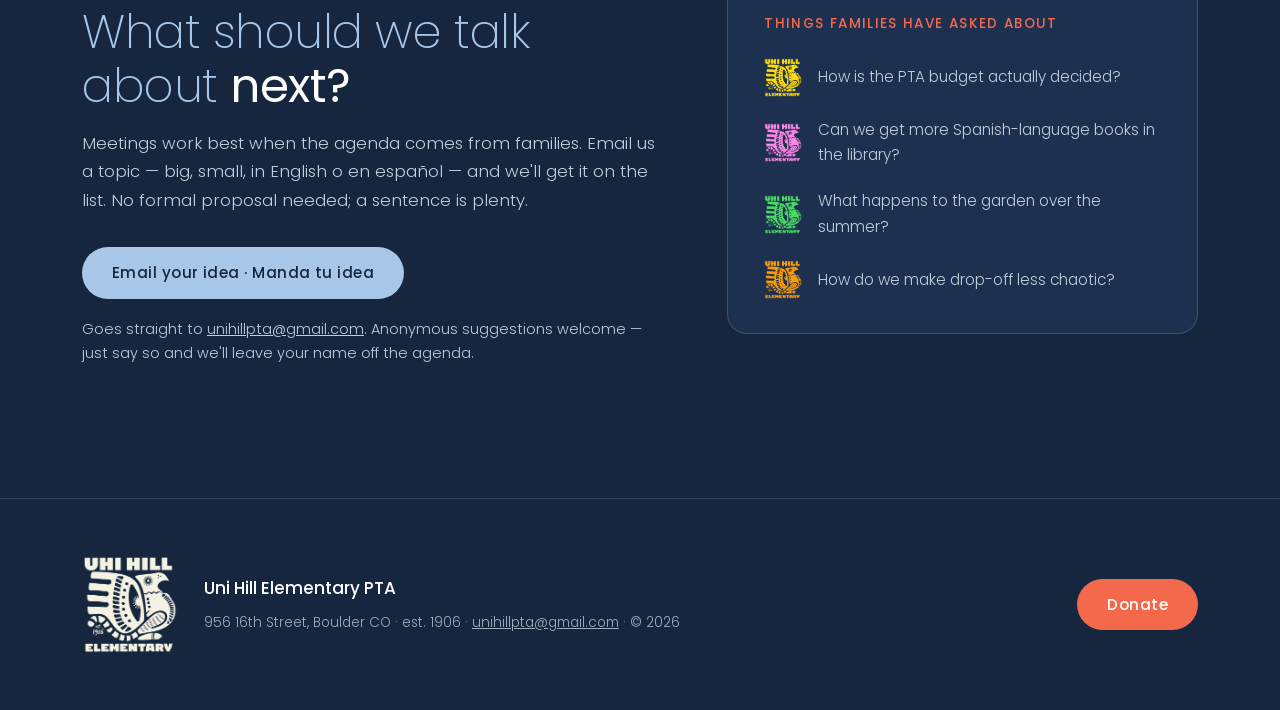
==== commit 535f4342: "Add a Shop link to the header nav Points at shop.unihillpta.com and opens in a new tab. The extra it" ====
--- a/meetings.html
+++ b/meetings.html
@@ -25,6 +25,7 @@
       <a href="whatsapp.html">WhatsApp</a>
       <a href="meetings.html" aria-current="page">Meetings</a>
       <a href="mission.html">Mission</a>
+      <a href="https://shop.unihillpta.com/category/all-products" target="_blank" rel="noopener">Shop</a>
       <a class="btn btn-donate" href="https://www.coloradogives.org/organization/UniHillPTA">Donate</a>
     </nav>
   </div>
--- a/css/styles.css
+++ b/css/styles.css
@@ -102,6 +102,15 @@
 .site-nav a { text-decoration: none; color: var(--soft); }
 .site-nav a:hover, .site-nav a[aria-current="page"] { color: var(--white); }
 .site-nav .btn { color: var(--white); }
+
+/* Above the mobile breakpoint the brand and the full nav share one row, so
+   keep the school name on one line and close the gap up a little to fit. */
+@media (min-width: 961px) {
+  .brand-school { white-space: nowrap; }
+}
+@media (min-width: 961px) and (max-width: 1120px) {
+  .site-nav { gap: 24px; }
+}
 
 /* Mobile navigation toggle (hidden on desktop) */
 .nav-toggle {
@@ -482,7 +491,5 @@
   .wrap { padding: 0 22px; }
   .funding-row { grid-template-columns: 1fr 3.5em; }
   .funding-row .track { grid-column: 1 / -1; order: 2; }
-  .meeting { grid-template-columns: 1fr; }
-  .meeting-date { justify-self: start; padding: 10px 18px; }
   .stats { gap: 34px; }
 }
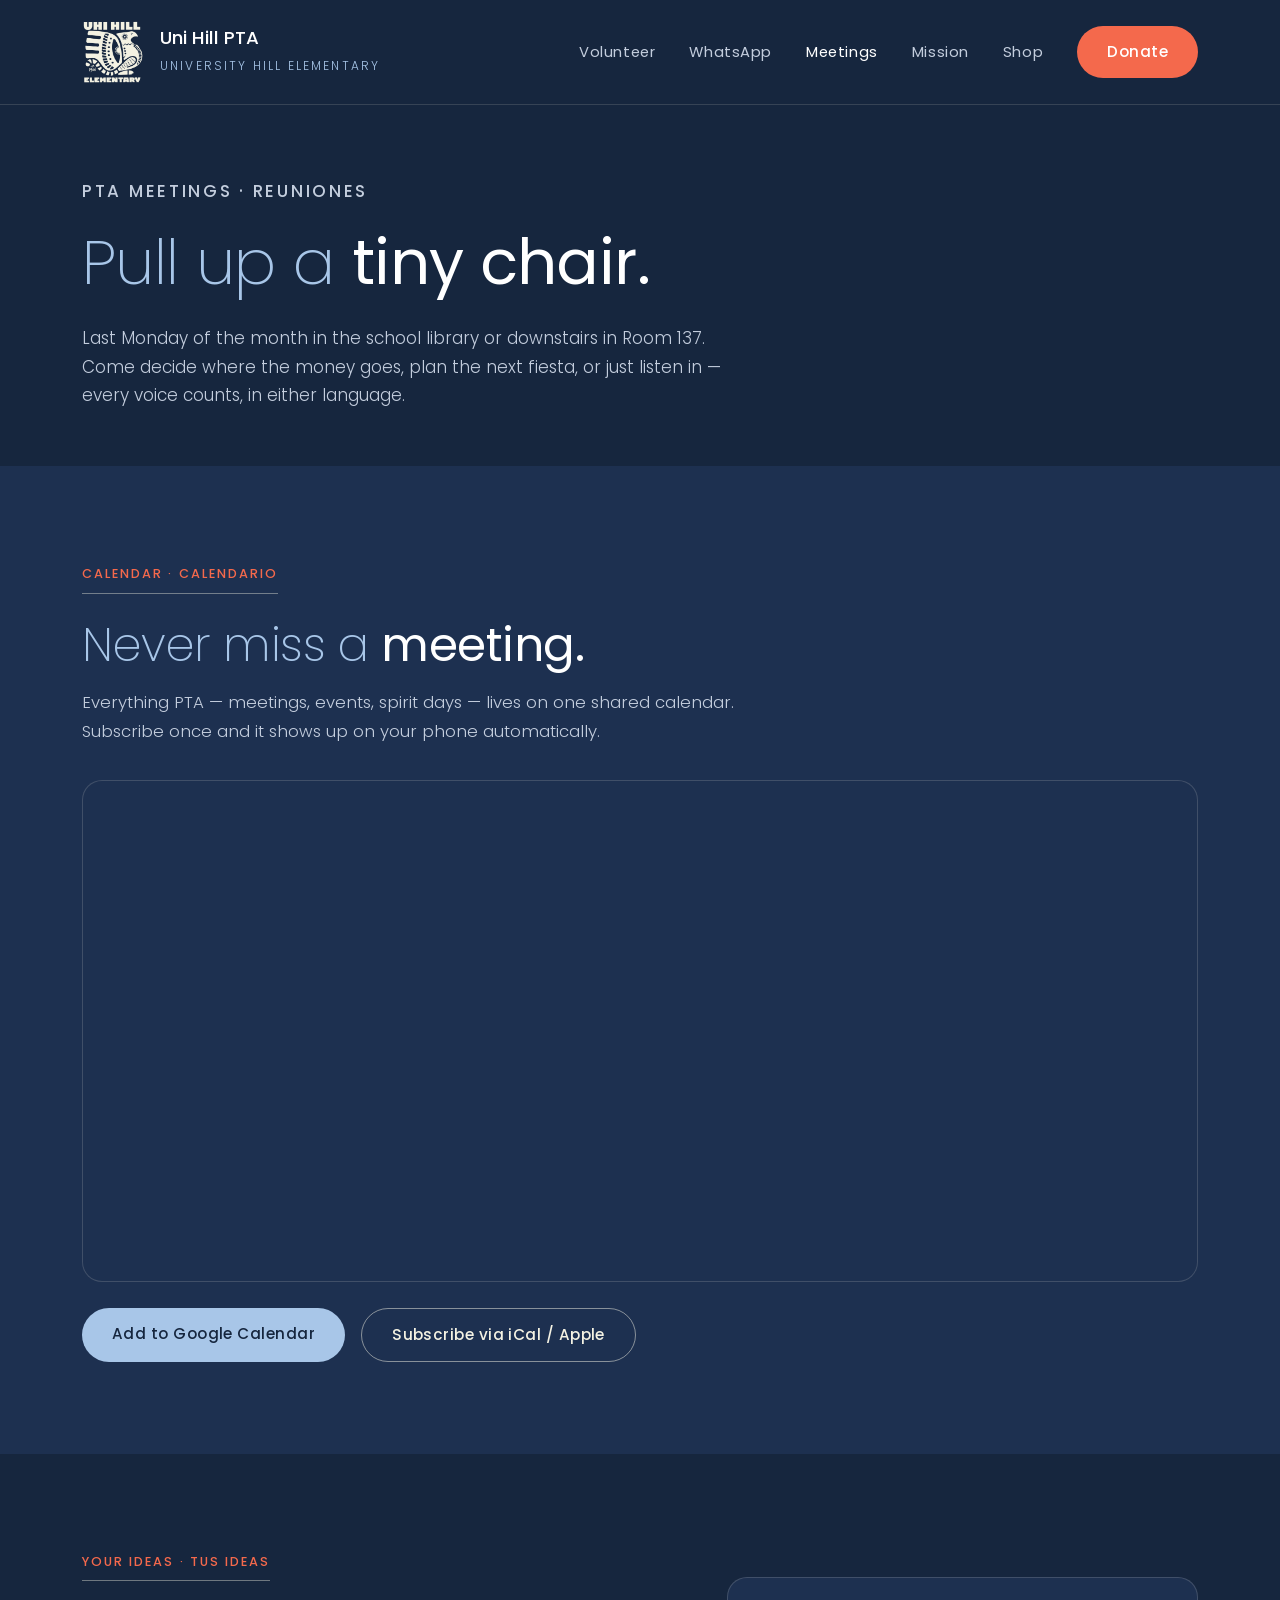
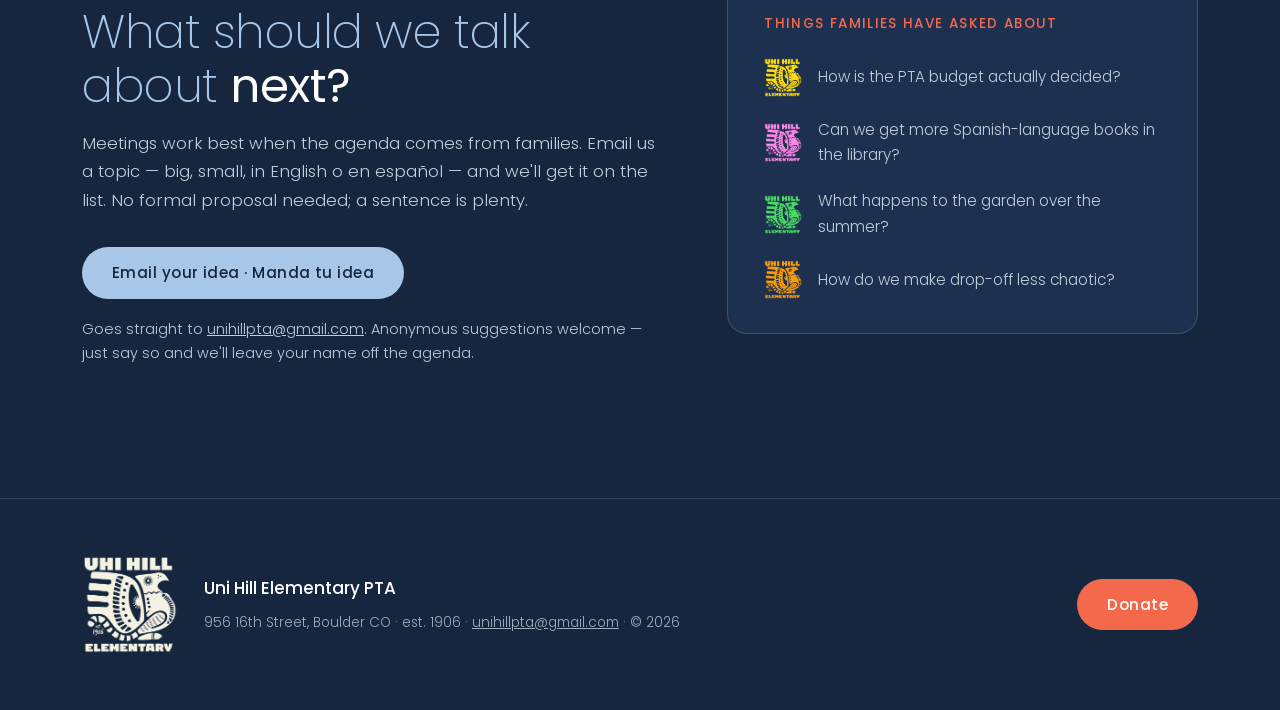
==== commit bc225d9b: "Rename Jana's Room to Room 137 Updates the meetings hero, the meetings page meta description, and th" ====
--- a/meetings.html
+++ b/meetings.html
@@ -4,7 +4,7 @@
 <meta charset="UTF-8">
 <meta name="viewport" content="width=device-width, initial-scale=1.0">
 <title>PTA Meetings — Uni Hill PTA</title>
-<meta name="description" content="Uni Hill PTA meetings and the shared calendar. Last Monday of the month in the school library or downstairs in Jana's Room.">
+<meta name="description" content="Uni Hill PTA meetings and the shared calendar. Last Monday of the month in the school library or downstairs in Room 137.">
 <link rel="icon" type="image/png" href="img/favicon.png">
 <link rel="stylesheet" href="css/styles.css">
 </head>
@@ -37,7 +37,7 @@
     <div class="wrap">
       <p class="kicker">PTA Meetings · Reuniones</p>
       <h1>Pull up a <strong>tiny chair.</strong></h1>
-      <p>Last Monday of the month in the school library or downstairs in Jana's Room. Come decide where the money goes, plan the next fiesta, or just listen in — every voice counts, in either language.</p>
+      <p>Last Monday of the month in the school library or downstairs in Room 137. Come decide where the money goes, plan the next fiesta, or just listen in — every voice counts, in either language.</p>
     </div>
   </section>
 
